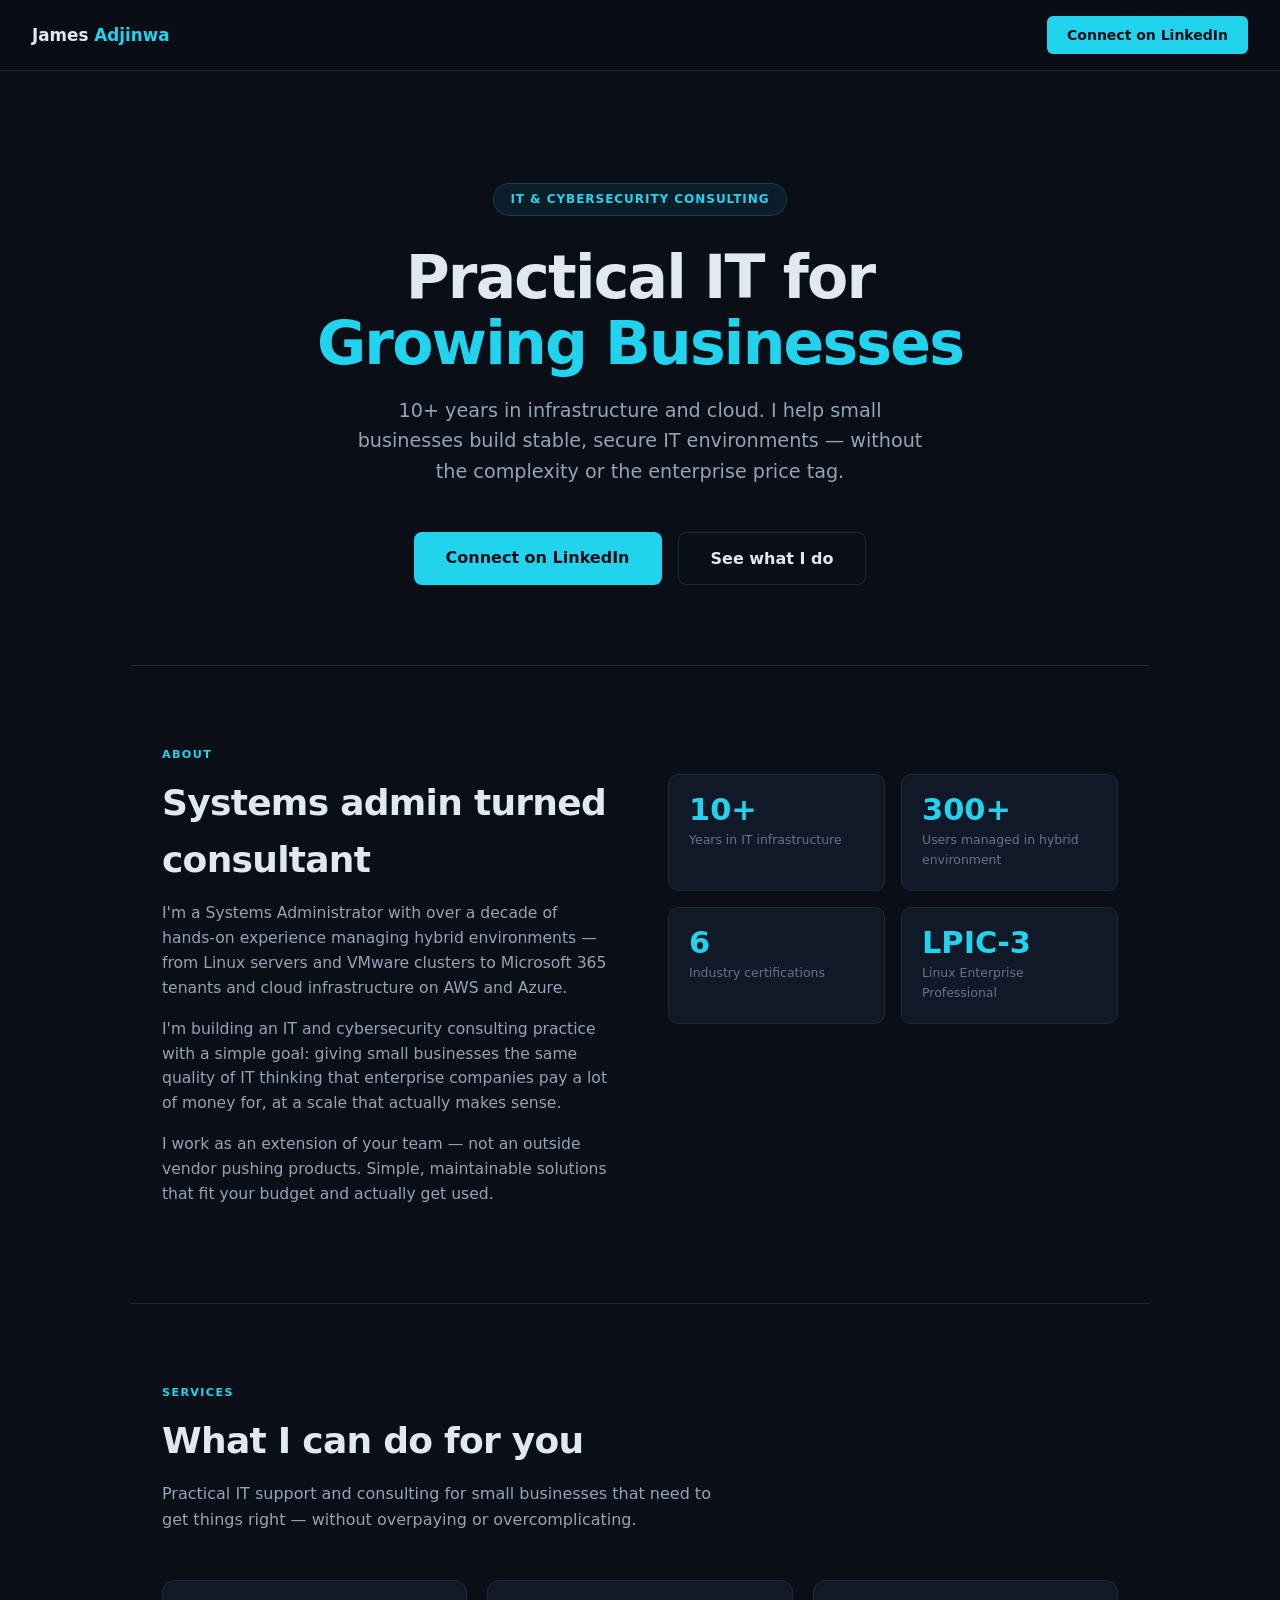
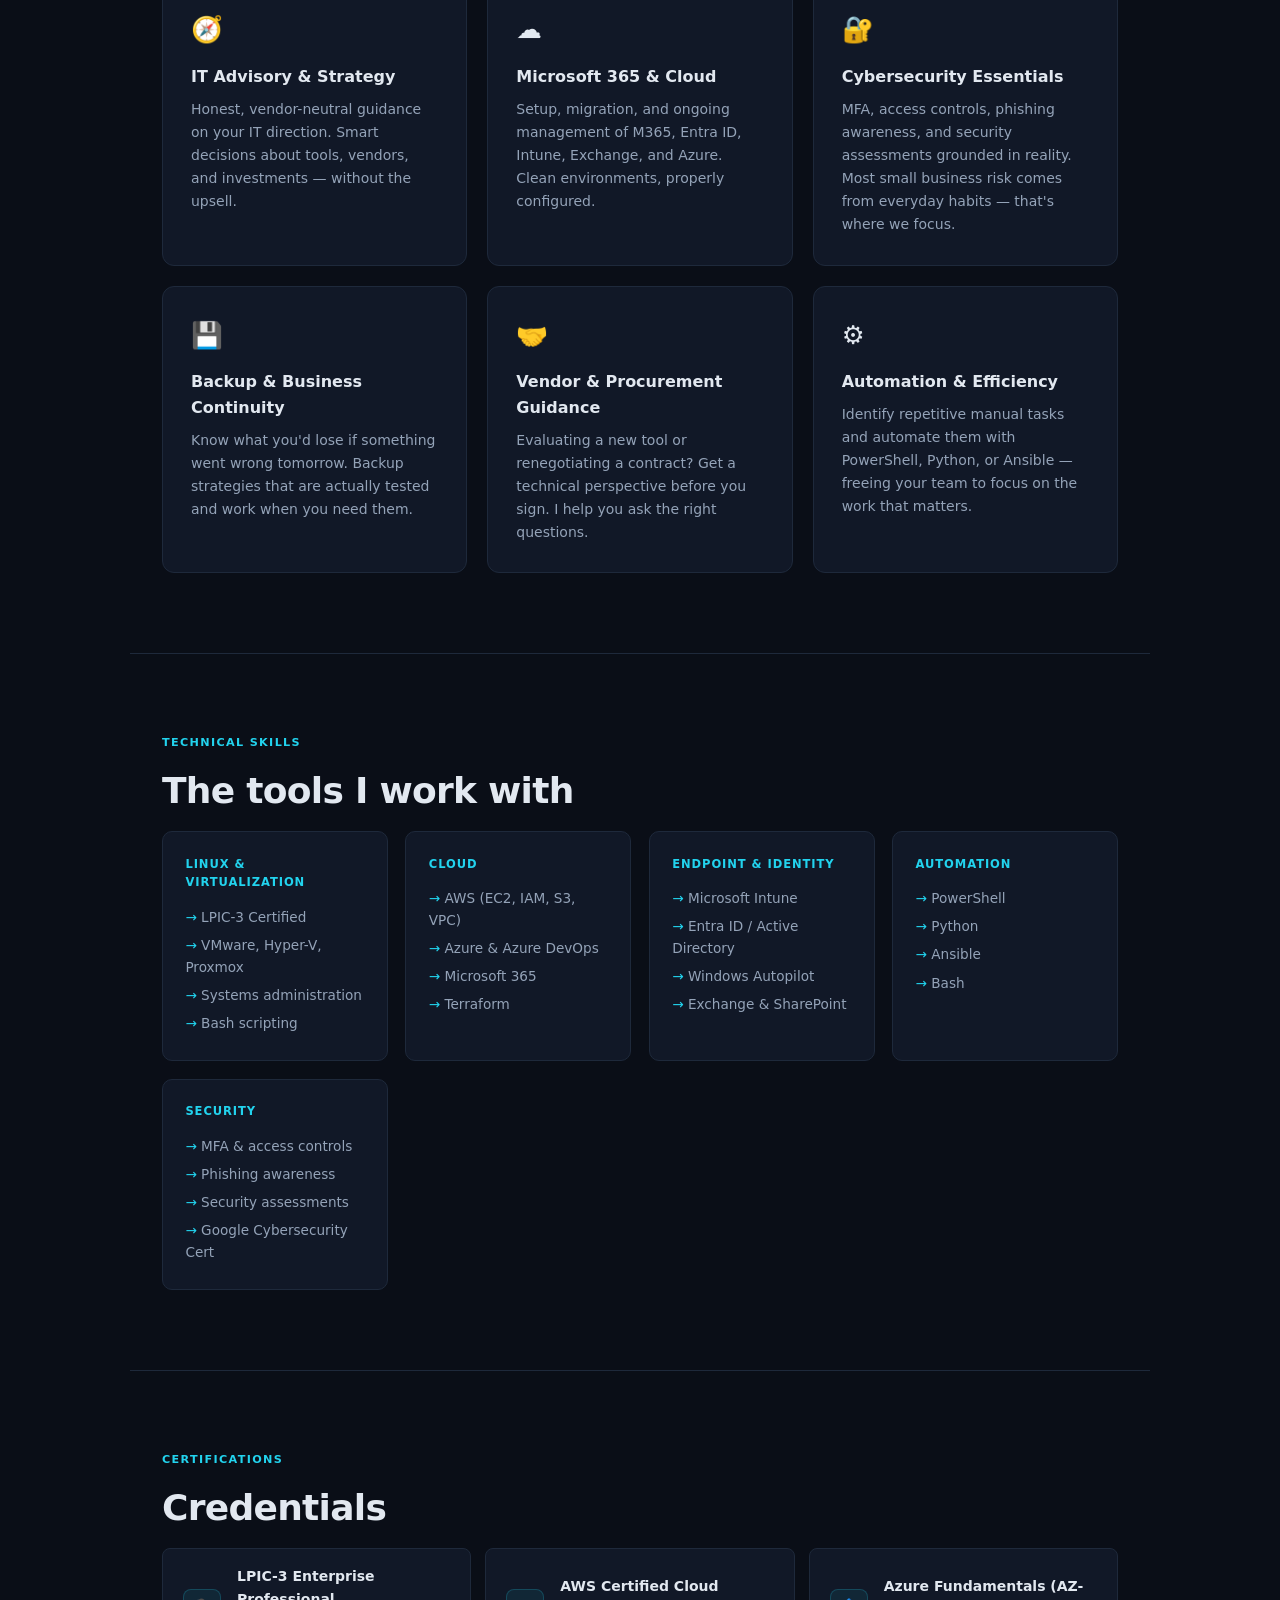
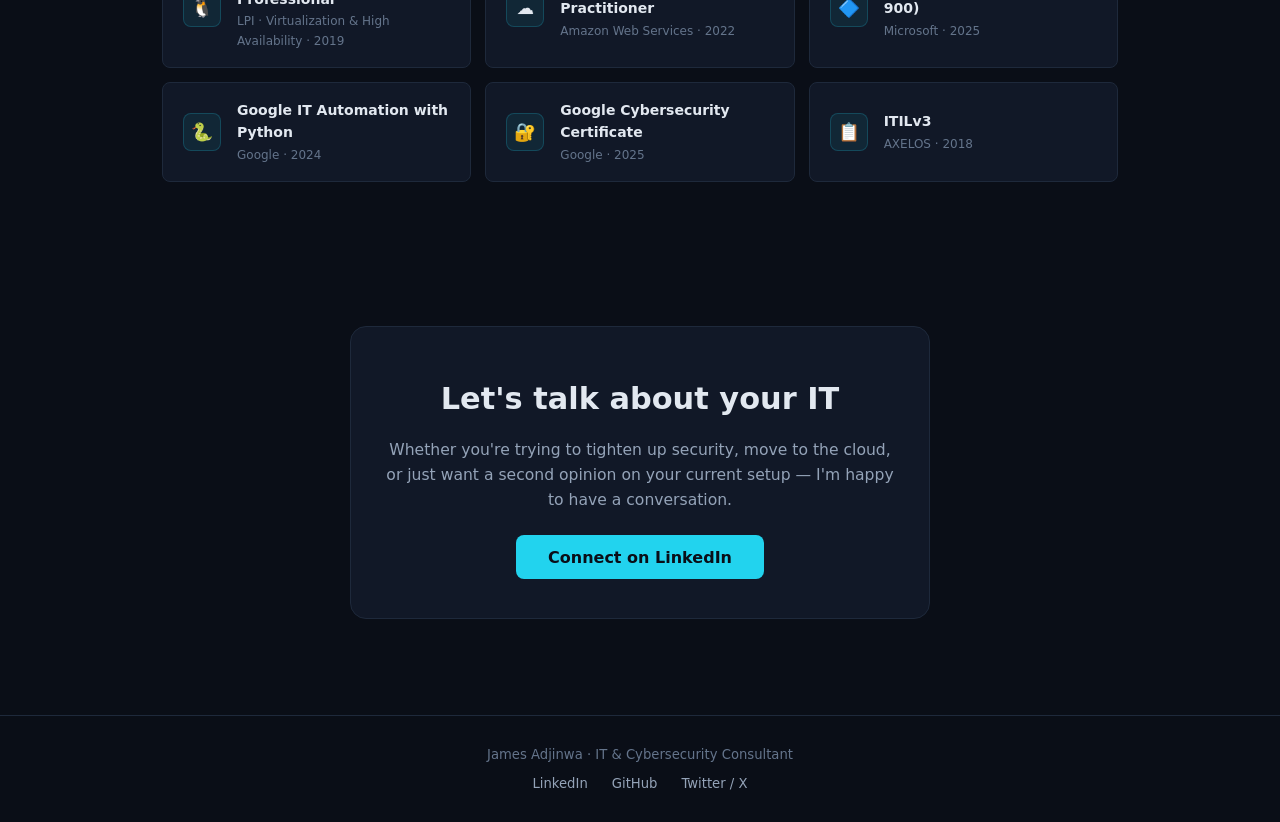
==== _layouts/landing.html @ 089985d9 "Add professional landing page Replaced placeholder homepage with a full landing page showcasing IT a" ====
<!DOCTYPE html>
<html lang="en">
<head>
  <meta charset="UTF-8">
  <meta name="viewport" content="width=device-width, initial-scale=1.0">
  <title>James Adjinwa — IT & Cybersecurity Consultant</title>
  <meta name="description" content="Systems Administrator turned IT consultant. I help small businesses build stable, secure IT environments without the complexity or the enterprise price tag.">
  <style>
    *, *::before, *::after { box-sizing: border-box; margin: 0; padding: 0; }

    :root {
      --bg:           #0a0e17;
      --bg-card:      #111827;
      --border:       #1e293b;
      --accent:       #22d3ee;
      --accent-soft:  rgba(34,211,238,0.08);
      --accent-border:rgba(34,211,238,0.2);
      --text:         #e2e8f0;
      --text-muted:   #94a3b8;
      --text-dim:     #64748b;
    }

    body {
      background: var(--bg);
      color: var(--text);
      font-family: -apple-system, BlinkMacSystemFont, 'Segoe UI', system-ui, sans-serif;
      line-height: 1.6;
    }

    a { color: var(--accent); text-decoration: none; }
    a:hover { text-decoration: underline; }

    /* ── Nav ── */
    nav {
      position: sticky; top: 0; z-index: 100;
      background: rgba(10,14,23,0.88);
      backdrop-filter: blur(14px);
      border-bottom: 1px solid var(--border);
      padding: 1rem 2rem;
      display: flex; justify-content: space-between; align-items: center;
    }
    .nav-brand { font-size: 1.05rem; font-weight: 700; color: var(--text); }
    .nav-brand span { color: var(--accent); }
    .nav-cta {
      background: var(--accent); color: #0a0e17;
      padding: 0.5rem 1.25rem; border-radius: 6px;
      font-weight: 700; font-size: 0.875rem;
      transition: opacity 0.2s;
    }
    .nav-cta:hover { opacity: 0.85; text-decoration: none; }

    /* ── Hero ── */
    .hero {
      padding: 7rem 2rem 5rem;
      max-width: 820px; margin: 0 auto;
      text-align: center;
    }
    .hero-tag {
      display: inline-block;
      background: var(--accent-soft); color: var(--accent);
      padding: 0.35rem 1rem; border-radius: 999px;
      font-size: 0.75rem; font-weight: 700; letter-spacing: 0.08em;
      text-transform: uppercase; margin-bottom: 1.75rem;
      border: 1px solid var(--accent-border);
    }
    .hero h1 {
      font-size: clamp(2.4rem, 6vw, 3.75rem);
      font-weight: 800; letter-spacing: -0.03em;
      line-height: 1.1; margin-bottom: 1.25rem;
    }
    .hero h1 span { color: var(--accent); }
    .hero-sub {
      font-size: 1.2rem; color: var(--text-muted);
      max-width: 580px; margin: 0 auto 2.75rem;
    }
    .hero-actions {
      display: flex; gap: 1rem; justify-content: center; flex-wrap: wrap;
    }
    .btn-primary {
      background: var(--accent); color: #0a0e17;
      padding: 0.8rem 2rem; border-radius: 8px;
      font-weight: 700; font-size: 1rem;
      transition: opacity 0.2s;
    }
    .btn-primary:hover { opacity: 0.85; text-decoration: none; }
    .btn-secondary {
      background: transparent; color: var(--text);
      padding: 0.8rem 2rem; border-radius: 8px;
      font-weight: 600; font-size: 1rem;
      border: 1px solid var(--border);
      transition: border-color 0.2s;
    }
    .btn-secondary:hover { border-color: var(--accent); text-decoration: none; }

    /* ── Shared section styles ── */
    .section-wrap {
      padding: 5rem 2rem;
      max-width: 1020px; margin: 0 auto;
    }
    .section-label {
      font-size: 0.7rem; font-weight: 700; letter-spacing: 0.12em;
      text-transform: uppercase; color: var(--accent);
      margin-bottom: 0.6rem;
    }
    .section-title {
      font-size: clamp(1.65rem, 3.5vw, 2.25rem);
      font-weight: 800; letter-spacing: -0.02em;
      margin-bottom: 0.75rem;
    }
    .section-desc {
      color: var(--text-muted); font-size: 1rem;
      max-width: 580px; margin-bottom: 3rem;
    }
    .divider {
      border: none; border-top: 1px solid var(--border);
      max-width: 1020px; margin: 0 auto;
    }

    /* ── About ── */
    .about-grid {
      display: grid; grid-template-columns: 1fr 1fr;
      gap: 3.5rem; align-items: start;
    }
    @media (max-width: 640px) { .about-grid { grid-template-columns: 1fr; gap: 2rem; } }
    .about-text p {
      color: var(--text-muted); margin-bottom: 1rem; font-size: 0.975rem;
    }
    .stats-grid {
      display: grid; grid-template-columns: 1fr 1fr; gap: 1rem;
    }
    .stat-card {
      background: var(--bg-card); border: 1px solid var(--border);
      border-radius: 10px; padding: 1.25rem;
    }
    .stat-number {
      font-size: 1.9rem; font-weight: 800; color: var(--accent); line-height: 1;
    }
    .stat-label {
      font-size: 0.78rem; color: var(--text-dim); margin-top: 0.3rem;
    }

    /* ── Services ── */
    .services-grid {
      display: grid;
      grid-template-columns: repeat(auto-fit, minmax(275px, 1fr));
      gap: 1.25rem;
    }
    .service-card {
      background: var(--bg-card); border: 1px solid var(--border);
      border-radius: 12px; padding: 1.75rem;
      transition: border-color 0.2s, transform 0.2s;
    }
    .service-card:hover { border-color: var(--accent); transform: translateY(-3px); }
    .service-icon { font-size: 1.6rem; margin-bottom: 0.875rem; }
    .service-card h3 { font-size: 1rem; font-weight: 700; margin-bottom: 0.5rem; }
    .service-card p { color: var(--text-muted); font-size: 0.875rem; line-height: 1.65; }

    /* ── Skills ── */
    .skills-grid {
      display: grid;
      grid-template-columns: repeat(auto-fit, minmax(200px, 1fr));
      gap: 1.1rem;
    }
    .skill-group {
      background: var(--bg-card); border: 1px solid var(--border);
      border-radius: 10px; padding: 1.4rem;
    }
    .skill-group h3 {
      font-size: 0.72rem; font-weight: 700; color: var(--accent);
      text-transform: uppercase; letter-spacing: 0.08em; margin-bottom: 0.75rem;
    }
    .skill-group ul { list-style: none; }
    .skill-group li {
      color: var(--text-muted); font-size: 0.85rem; padding: 0.2rem 0;
    }
    .skill-group li::before { content: '→ '; color: var(--accent); }

    /* ── Certifications ── */
    .certs-grid {
      display: grid;
      grid-template-columns: repeat(auto-fit, minmax(280px, 1fr));
      gap: 0.875rem;
    }
    .cert-item {
      background: var(--bg-card); border: 1px solid var(--border);
      border-radius: 8px; padding: 1rem 1.25rem;
      display: flex; align-items: center; gap: 1rem;
      transition: border-color 0.2s;
    }
    .cert-item:hover { border-color: var(--accent); }
    .cert-badge {
      width: 38px; height: 38px; border-radius: 8px;
      background: var(--accent-soft); border: 1px solid var(--accent-border);
      display: flex; align-items: center; justify-content: center;
      font-size: 1.1rem; flex-shrink: 0;
    }
    .cert-name { font-size: 0.875rem; font-weight: 600; }
    .cert-issuer { font-size: 0.75rem; color: var(--text-dim); margin-top: 0.15rem; }

    /* ── CTA ── */
    .cta-wrap {
      padding: 4rem 2rem 6rem;
      display: flex; justify-content: center;
    }
    .cta-inner {
      max-width: 580px; width: 100%; text-align: center;
      background: var(--bg-card); border: 1px solid var(--border);
      border-radius: 16px; padding: 3rem 2rem;
    }
    .cta-inner h2 {
      font-size: 1.9rem; font-weight: 800; margin-bottom: 0.875rem;
    }
    .cta-inner p {
      color: var(--text-muted); margin-bottom: 2rem; font-size: 0.975rem;
    }

    /* ── Footer ── */
    footer {
      border-top: 1px solid var(--border);
      padding: 1.75rem 2rem;
      text-align: center;
      color: var(--text-dim); font-size: 0.825rem;
    }
    footer a { color: var(--text-muted); }
    footer a:hover { color: var(--accent); text-decoration: none; }
    .footer-links { display: flex; gap: 1.5rem; justify-content: center; margin-top: 0.5rem; }
  </style>
</head>
<body>

  <!-- Nav -->
  <nav>
    <div class="nav-brand">James <span>Adjinwa</span></div>
    <a href="https://www.linkedin.com/in/jamesadjinwa" target="_blank" class="nav-cta">Connect on LinkedIn</a>
  </nav>

  <!-- Hero -->
  <div class="hero">
    <div class="hero-tag">IT &amp; Cybersecurity Consulting</div>
    <h1>Practical IT for<br><span>Growing Businesses</span></h1>
    <p class="hero-sub">
      10+ years in infrastructure and cloud. I help small businesses build stable, secure IT environments — without the complexity or the enterprise price tag.
    </p>
    <div class="hero-actions">
      <a href="https://www.linkedin.com/in/jamesadjinwa" target="_blank" class="btn-primary">Connect on LinkedIn</a>
      <a href="#services" class="btn-secondary">See what I do</a>
    </div>
  </div>

  <hr class="divider">

  <!-- About -->
  <div class="section-wrap">
    <div class="section-label">About</div>
    <div class="about-grid">
      <div class="about-text">
        <h2 class="section-title">Systems admin turned consultant</h2>
        <p>
          I'm a Systems Administrator with over a decade of hands-on experience managing hybrid environments — from Linux servers and VMware clusters to Microsoft 365 tenants and cloud infrastructure on AWS and Azure.
        </p>
        <p>
          I'm building an IT and cybersecurity consulting practice with a simple goal: giving small businesses the same quality of IT thinking that enterprise companies pay a lot of money for, at a scale that actually makes sense.
        </p>
        <p>
          I work as an extension of your team — not an outside vendor pushing products. Simple, maintainable solutions that fit your budget and actually get used.
        </p>
      </div>
      <div class="stats-grid">
        <div class="stat-card">
          <div class="stat-number">10+</div>
          <div class="stat-label">Years in IT infrastructure</div>
        </div>
        <div class="stat-card">
          <div class="stat-number">300+</div>
          <div class="stat-label">Users managed in hybrid environment</div>
        </div>
        <div class="stat-card">
          <div class="stat-number">6</div>
          <div class="stat-label">Industry certifications</div>
        </div>
        <div class="stat-card">
          <div class="stat-number">LPIC‑3</div>
          <div class="stat-label">Linux Enterprise Professional</div>
        </div>
      </div>
    </div>
  </div>

  <hr class="divider">

  <!-- Services -->
  <div class="section-wrap" id="services">
    <div class="section-label">Services</div>
    <h2 class="section-title">What I can do for you</h2>
    <p class="section-desc">Practical IT support and consulting for small businesses that need to get things right — without overpaying or overcomplicating.</p>
    <div class="services-grid">
      <div class="service-card">
        <div class="service-icon">🧭</div>
        <h3>IT Advisory &amp; Strategy</h3>
        <p>Honest, vendor-neutral guidance on your IT direction. Smart decisions about tools, vendors, and investments — without the upsell.</p>
      </div>
      <div class="service-card">
        <div class="service-icon">☁️</div>
        <h3>Microsoft 365 &amp; Cloud</h3>
        <p>Setup, migration, and ongoing management of M365, Entra ID, Intune, Exchange, and Azure. Clean environments, properly configured.</p>
      </div>
      <div class="service-card">
        <div class="service-icon">🔐</div>
        <h3>Cybersecurity Essentials</h3>
        <p>MFA, access controls, phishing awareness, and security assessments grounded in reality. Most small business risk comes from everyday habits — that's where we focus.</p>
      </div>
      <div class="service-card">
        <div class="service-icon">💾</div>
        <h3>Backup &amp; Business Continuity</h3>
        <p>Know what you'd lose if something went wrong tomorrow. Backup strategies that are actually tested and work when you need them.</p>
      </div>
      <div class="service-card">
        <div class="service-icon">🤝</div>
        <h3>Vendor &amp; Procurement Guidance</h3>
        <p>Evaluating a new tool or renegotiating a contract? Get a technical perspective before you sign. I help you ask the right questions.</p>
      </div>
      <div class="service-card">
        <div class="service-icon">⚙️</div>
        <h3>Automation &amp; Efficiency</h3>
        <p>Identify repetitive manual tasks and automate them with PowerShell, Python, or Ansible — freeing your team to focus on the work that matters.</p>
      </div>
    </div>
  </div>

  <hr class="divider">

  <!-- Skills -->
  <div class="section-wrap">
    <div class="section-label">Technical Skills</div>
    <h2 class="section-title">The tools I work with</h2>
    <div class="skills-grid">
      <div class="skill-group">
        <h3>Linux &amp; Virtualization</h3>
        <ul>
          <li>LPIC-3 Certified</li>
          <li>VMware, Hyper-V, Proxmox</li>
          <li>Systems administration</li>
          <li>Bash scripting</li>
        </ul>
      </div>
      <div class="skill-group">
        <h3>Cloud</h3>
        <ul>
          <li>AWS (EC2, IAM, S3, VPC)</li>
          <li>Azure &amp; Azure DevOps</li>
          <li>Microsoft 365</li>
          <li>Terraform</li>
        </ul>
      </div>
      <div class="skill-group">
        <h3>Endpoint &amp; Identity</h3>
        <ul>
          <li>Microsoft Intune</li>
          <li>Entra ID / Active Directory</li>
          <li>Windows Autopilot</li>
          <li>Exchange &amp; SharePoint</li>
        </ul>
      </div>
      <div class="skill-group">
        <h3>Automation</h3>
        <ul>
          <li>PowerShell</li>
          <li>Python</li>
          <li>Ansible</li>
          <li>Bash</li>
        </ul>
      </div>
      <div class="skill-group">
        <h3>Security</h3>
        <ul>
          <li>MFA &amp; access controls</li>
          <li>Phishing awareness</li>
          <li>Security assessments</li>
          <li>Google Cybersecurity Cert</li>
        </ul>
      </div>
    </div>
  </div>

  <hr class="divider">

  <!-- Certifications -->
  <div class="section-wrap">
    <div class="section-label">Certifications</div>
    <h2 class="section-title">Credentials</h2>
    <div class="certs-grid">
      <div class="cert-item">
        <div class="cert-badge">🐧</div>
        <div>
          <div class="cert-name">LPIC-3 Enterprise Professional</div>
          <div class="cert-issuer">LPI · Virtualization &amp; High Availability · 2019</div>
        </div>
      </div>
      <div class="cert-item">
        <div class="cert-badge">☁️</div>
        <div>
          <div class="cert-name">AWS Certified Cloud Practitioner</div>
          <div class="cert-issuer">Amazon Web Services · 2022</div>
        </div>
      </div>
      <div class="cert-item">
        <div class="cert-badge">🔷</div>
        <div>
          <div class="cert-name">Azure Fundamentals (AZ-900)</div>
          <div class="cert-issuer">Microsoft · 2025</div>
        </div>
      </div>
      <div class="cert-item">
        <div class="cert-badge">🐍</div>
        <div>
          <div class="cert-name">Google IT Automation with Python</div>
          <div class="cert-issuer">Google · 2024</div>
        </div>
      </div>
      <div class="cert-item">
        <div class="cert-badge">🔐</div>
        <div>
          <div class="cert-name">Google Cybersecurity Certificate</div>
          <div class="cert-issuer">Google · 2025</div>
        </div>
      </div>
      <div class="cert-item">
        <div class="cert-badge">📋</div>
        <div>
          <div class="cert-name">ITILv3</div>
          <div class="cert-issuer">AXELOS · 2018</div>
        </div>
      </div>
    </div>
  </div>

  <!-- CTA -->
  <div class="cta-wrap">
    <div class="cta-inner">
      <h2>Let's talk about your IT</h2>
      <p>Whether you're trying to tighten up security, move to the cloud, or just want a second opinion on your current setup — I'm happy to have a conversation.</p>
      <a href="https://www.linkedin.com/in/jamesadjinwa" target="_blank" class="btn-primary">Connect on LinkedIn</a>
    </div>
  </div>

  <!-- Footer -->
  <footer>
    <div>James Adjinwa · IT &amp; Cybersecurity Consultant</div>
    <div class="footer-links">
      <a href="https://www.linkedin.com/in/jamesadjinwa" target="_blank">LinkedIn</a>
      <a href="https://github.com/jamesadjinwa" target="_blank">GitHub</a>
      <a href="https://twitter.com/adjinwa" target="_blank">Twitter / X</a>
    </div>
  </footer>

</body>
</html>
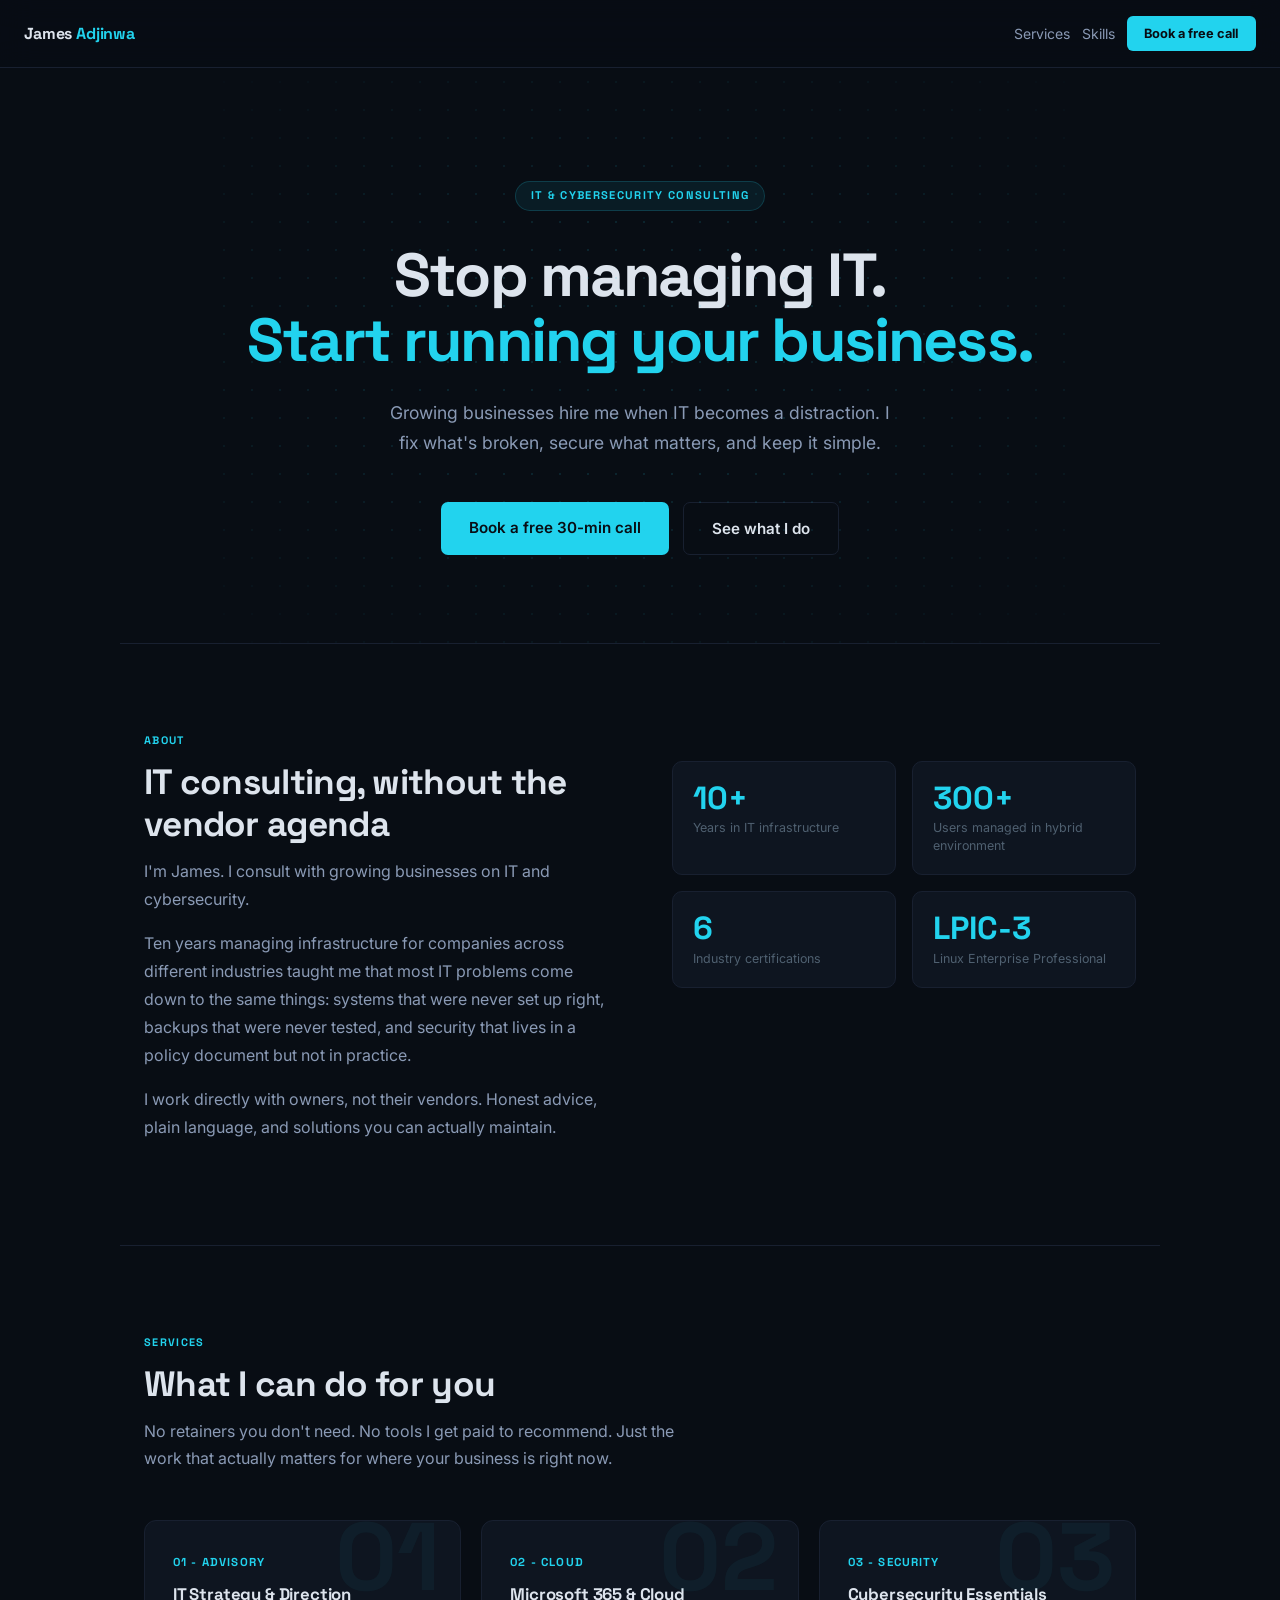
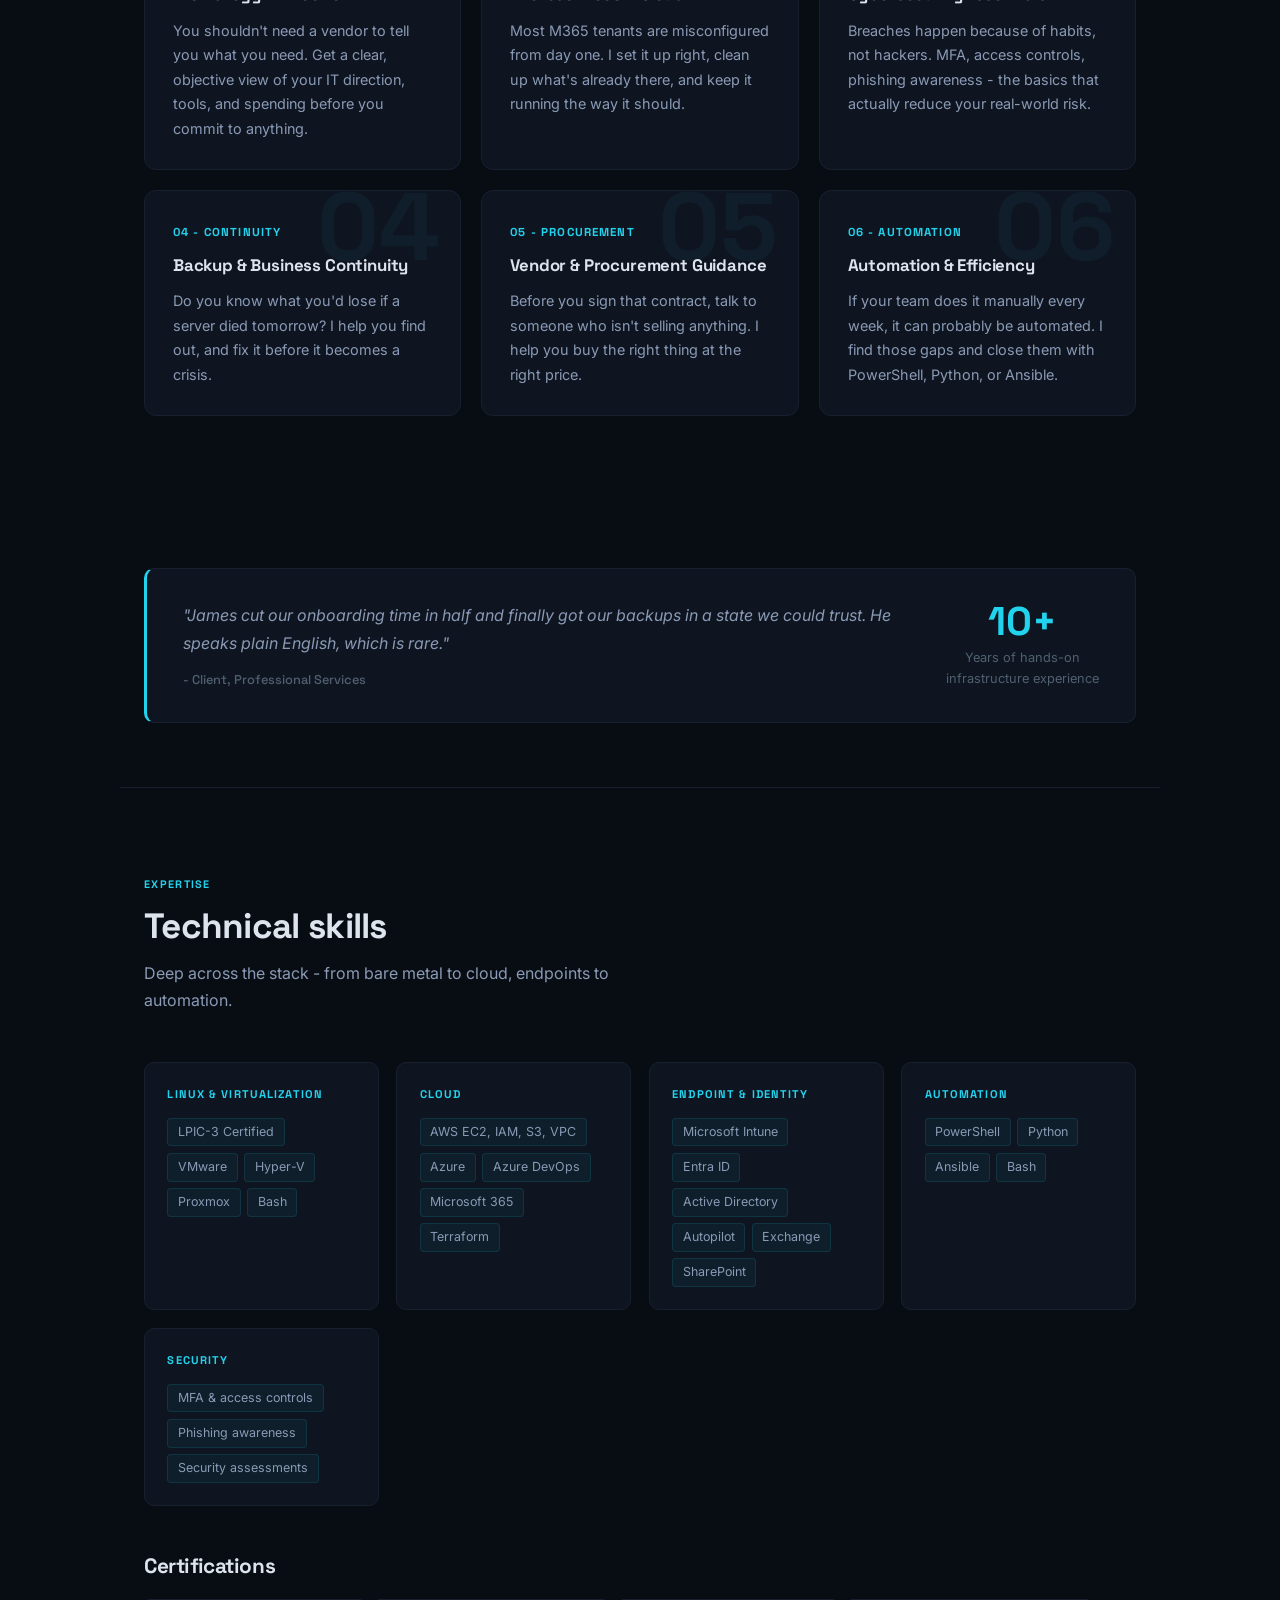
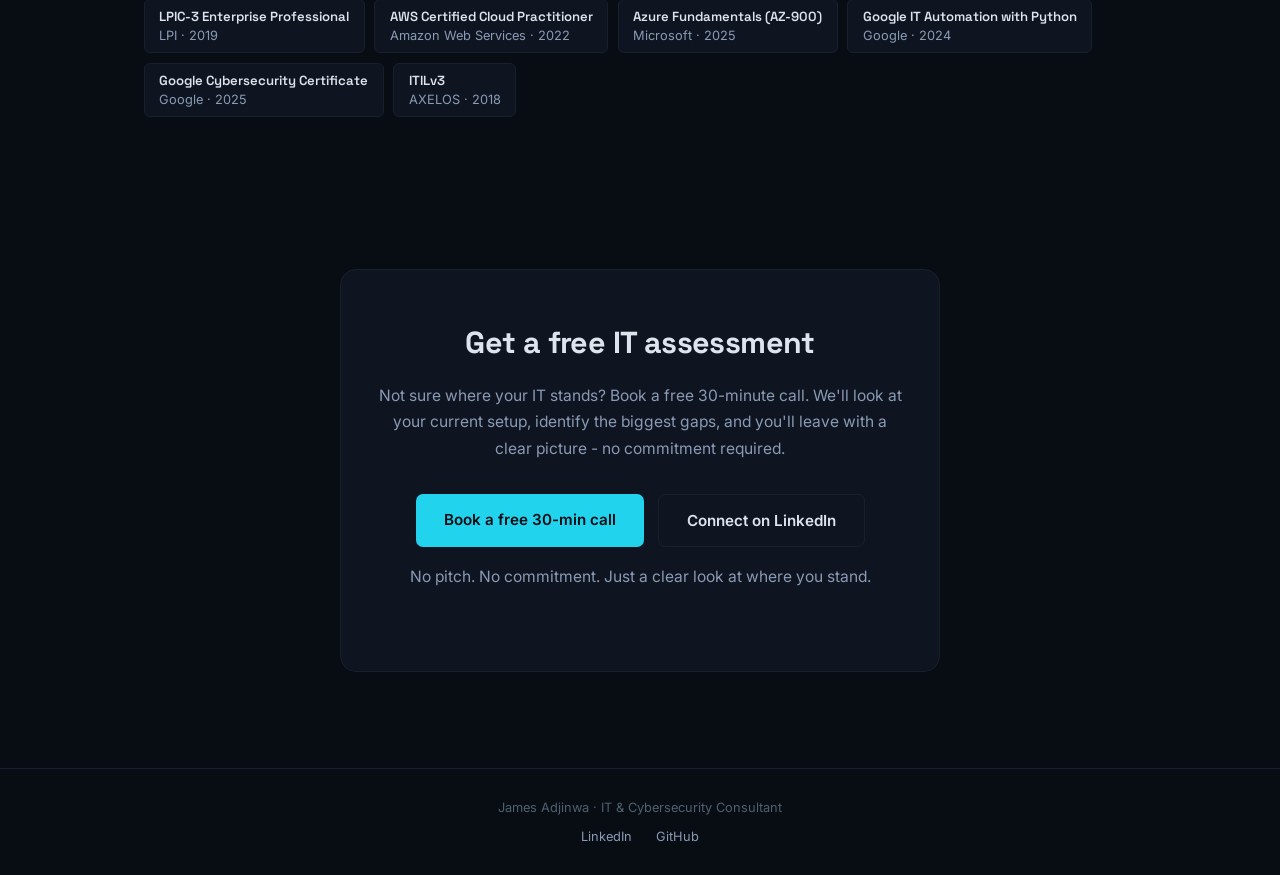
==== commit 4cbee78e: "Redesign landing page and remove Twitter references Full visual and copy overhaul: new font pairing " ====
--- a/_layouts/landing.html
+++ b/_layouts/landing.html
@@ -3,227 +3,405 @@
 <head>
   <meta charset="UTF-8">
   <meta name="viewport" content="width=device-width, initial-scale=1.0">
-  <title>James Adjinwa — IT & Cybersecurity Consultant</title>
-  <meta name="description" content="Systems Administrator turned IT consultant. I help small businesses build stable, secure IT environments without the complexity or the enterprise price tag.">
+  <title>James Adjinwa - IT &amp; Cybersecurity Consultant</title>
+  <meta name="description" content="IT and cybersecurity consulting for growing businesses. Systems that work, security that holds, and honest advice from someone with 10 years of hands-on experience.">
+  <link rel="preconnect" href="https://fonts.googleapis.com">
+  <link rel="preconnect" href="https://fonts.gstatic.com" crossorigin>
+  <link href="https://fonts.googleapis.com/css2?family=Space+Grotesk:wght@500;700&family=Inter:ital,wght@0,400;0,500;1,400&display=swap" rel="stylesheet">
   <style>
     *, *::before, *::after { box-sizing: border-box; margin: 0; padding: 0; }
 
     :root {
-      --bg:           #0a0e17;
-      --bg-card:      #111827;
-      --border:       #1e293b;
-      --accent:       #22d3ee;
-      --accent-soft:  rgba(34,211,238,0.08);
-      --accent-border:rgba(34,211,238,0.2);
-      --text:         #e2e8f0;
-      --text-muted:   #94a3b8;
-      --text-dim:     #64748b;
-    }
+      --bg:          #080d14;
+      --bg-card:     #0e1520;
+      --bg-card-alt: #111c2b;
+      --border:      #182030;
+      --accent:      #22d3ee;
+      --accent-dim:  rgba(34, 211, 238, 0.08);
+      --accent-line: rgba(34, 211, 238, 0.18);
+      --text:        #dde4ed;
+      --text-muted:  #8a9ab5;
+      --text-dim:    #4f6070;
+      --display:     'Space Grotesk', system-ui, sans-serif;
+      --body:        'Inter', system-ui, sans-serif;
+    }
+
+    html { scroll-behavior: smooth; }
 
     body {
       background: var(--bg);
       color: var(--text);
-      font-family: -apple-system, BlinkMacSystemFont, 'Segoe UI', system-ui, sans-serif;
-      line-height: 1.6;
+      font-family: var(--body);
+      font-size: 1rem;
+      line-height: 1.65;
+      -webkit-font-smoothing: antialiased;
     }
 
     a { color: var(--accent); text-decoration: none; }
     a:hover { text-decoration: underline; }
 
-    /* ── Nav ── */
+    @media (prefers-reduced-motion: reduce) {
+      *, *::before, *::after {
+        animation-duration: 0.01ms !important;
+        transition-duration: 0.01ms !important;
+      }
+      html { scroll-behavior: auto; }
+    }
+
+    /* ---- Nav ---- */
     nav {
       position: sticky; top: 0; z-index: 100;
-      background: rgba(10,14,23,0.88);
-      backdrop-filter: blur(14px);
+      background: rgba(8, 13, 20, 0.9);
+      backdrop-filter: blur(16px);
       border-bottom: 1px solid var(--border);
-      padding: 1rem 2rem;
+      padding: 1rem 1.5rem;
       display: flex; justify-content: space-between; align-items: center;
-    }
-    .nav-brand { font-size: 1.05rem; font-weight: 700; color: var(--text); }
+      gap: 1rem;
+    }
+    .nav-brand {
+      font-family: var(--display);
+      font-weight: 700;
+      font-size: 1rem;
+      color: var(--text);
+      letter-spacing: -0.01em;
+      white-space: nowrap;
+    }
     .nav-brand span { color: var(--accent); }
+    .nav-links { display: flex; gap: 0.75rem; align-items: center; flex-wrap: wrap; }
+    .nav-link {
+      font-size: 0.875rem;
+      color: var(--text-muted);
+      transition: color 0.2s;
+    }
+    .nav-link:hover { color: var(--text); text-decoration: none; }
     .nav-cta {
-      background: var(--accent); color: #0a0e17;
-      padding: 0.5rem 1.25rem; border-radius: 6px;
-      font-weight: 700; font-size: 0.875rem;
+      background: var(--accent); color: #080d14;
+      padding: 0.45rem 1.1rem; border-radius: 6px;
+      font-weight: 700; font-size: 0.8rem;
+      white-space: nowrap;
       transition: opacity 0.2s;
     }
     .nav-cta:hover { opacity: 0.85; text-decoration: none; }
 
-    /* ── Hero ── */
+    /* ---- Hero ---- */
     .hero {
-      padding: 7rem 2rem 5rem;
-      max-width: 820px; margin: 0 auto;
+      position: relative;
+      padding: 7rem 1.5rem 5.5rem;
+      max-width: 860px; margin: 0 auto;
       text-align: center;
+      overflow: hidden;
+    }
+    .hero::before {
+      content: '';
+      position: absolute;
+      inset: 0;
+      background-image: radial-gradient(circle, rgba(34, 211, 238, 0.12) 1px, transparent 1px);
+      background-size: 28px 28px;
+      mask-image: radial-gradient(ellipse 80% 70% at 50% 50%, black 30%, transparent 100%);
+      -webkit-mask-image: radial-gradient(ellipse 80% 70% at 50% 50%, black 30%, transparent 100%);
+      pointer-events: none;
     }
     .hero-tag {
       display: inline-block;
-      background: var(--accent-soft); color: var(--accent);
-      padding: 0.35rem 1rem; border-radius: 999px;
-      font-size: 0.75rem; font-weight: 700; letter-spacing: 0.08em;
-      text-transform: uppercase; margin-bottom: 1.75rem;
-      border: 1px solid var(--accent-border);
+      font-family: var(--display);
+      font-size: 0.7rem; font-weight: 700;
+      letter-spacing: 0.12em; text-transform: uppercase;
+      color: var(--accent);
+      background: var(--accent-dim);
+      border: 1px solid var(--accent-line);
+      padding: 0.3rem 0.9rem; border-radius: 999px;
+      margin-bottom: 2rem;
     }
     .hero h1 {
-      font-size: clamp(2.4rem, 6vw, 3.75rem);
-      font-weight: 800; letter-spacing: -0.03em;
-      line-height: 1.1; margin-bottom: 1.25rem;
-    }
-    .hero h1 span { color: var(--accent); }
+      font-family: var(--display);
+      font-size: clamp(2.4rem, 6vw, 3.8rem);
+      font-weight: 700;
+      letter-spacing: -0.03em;
+      line-height: 1.08;
+      margin-bottom: 1.5rem;
+      color: var(--text);
+    }
+    .hero h1 em {
+      font-style: normal;
+      color: var(--accent);
+    }
     .hero-sub {
-      font-size: 1.2rem; color: var(--text-muted);
-      max-width: 580px; margin: 0 auto 2.75rem;
+      font-size: 1.1rem;
+      color: var(--text-muted);
+      max-width: 520px;
+      margin: 0 auto 2.75rem;
+      line-height: 1.7;
     }
     .hero-actions {
-      display: flex; gap: 1rem; justify-content: center; flex-wrap: wrap;
-    }
+      display: flex; gap: 0.875rem;
+      justify-content: center; flex-wrap: wrap;
+    }
+    .btn {
+      display: inline-block;
+      padding: 0.8rem 1.75rem;
+      border-radius: 7px;
+      font-weight: 600; font-size: 0.95rem;
+      transition: opacity 0.2s, border-color 0.2s;
+      text-align: center;
+    }
+    .btn:hover { text-decoration: none; }
     .btn-primary {
-      background: var(--accent); color: #0a0e17;
-      padding: 0.8rem 2rem; border-radius: 8px;
-      font-weight: 700; font-size: 1rem;
-      transition: opacity 0.2s;
-    }
-    .btn-primary:hover { opacity: 0.85; text-decoration: none; }
+      background: var(--accent); color: #080d14;
+    }
+    .btn-primary:hover { opacity: 0.85; }
     .btn-secondary {
       background: transparent; color: var(--text);
-      padding: 0.8rem 2rem; border-radius: 8px;
-      font-weight: 600; font-size: 1rem;
       border: 1px solid var(--border);
-      transition: border-color 0.2s;
-    }
-    .btn-secondary:hover { border-color: var(--accent); text-decoration: none; }
-
-    /* ── Shared section styles ── */
-    .section-wrap {
-      padding: 5rem 2rem;
-      max-width: 1020px; margin: 0 auto;
-    }
-    .section-label {
-      font-size: 0.7rem; font-weight: 700; letter-spacing: 0.12em;
-      text-transform: uppercase; color: var(--accent);
-      margin-bottom: 0.6rem;
+    }
+    .btn-secondary:hover { border-color: var(--accent-line); }
+
+    /* ---- Layout helpers ---- */
+    .section {
+      padding: 5.5rem 1.5rem;
+      max-width: 1040px; margin: 0 auto;
+    }
+    .section-sm { padding: 4rem 1.5rem; }
+    .divider {
+      border: none;
+      border-top: 1px solid var(--border);
+      max-width: 1040px; margin: 0 auto;
+    }
+    .label {
+      font-family: var(--display);
+      font-size: 0.68rem; font-weight: 700;
+      letter-spacing: 0.12em; text-transform: uppercase;
+      color: var(--accent); margin-bottom: 0.7rem;
     }
     .section-title {
-      font-size: clamp(1.65rem, 3.5vw, 2.25rem);
-      font-weight: 800; letter-spacing: -0.02em;
-      margin-bottom: 0.75rem;
+      font-family: var(--display);
+      font-size: clamp(1.6rem, 3.5vw, 2.2rem);
+      font-weight: 700; letter-spacing: -0.02em;
+      line-height: 1.2; margin-bottom: 0.75rem;
     }
     .section-desc {
-      color: var(--text-muted); font-size: 1rem;
-      max-width: 580px; margin-bottom: 3rem;
-    }
-    .divider {
-      border: none; border-top: 1px solid var(--border);
-      max-width: 1020px; margin: 0 auto;
-    }
-
-    /* ── About ── */
+      color: var(--text-muted);
+      font-size: 1rem; max-width: 540px;
+      margin-bottom: 3rem; line-height: 1.7;
+    }
+
+    /* ---- About ---- */
     .about-grid {
-      display: grid; grid-template-columns: 1fr 1fr;
-      gap: 3.5rem; align-items: start;
-    }
-    @media (max-width: 640px) { .about-grid { grid-template-columns: 1fr; gap: 2rem; } }
+      display: grid;
+      grid-template-columns: 1fr 1fr;
+      gap: 4rem; align-items: start;
+    }
+    @media (max-width: 680px) {
+      .about-grid { grid-template-columns: 1fr; gap: 2.5rem; }
+    }
     .about-text p {
-      color: var(--text-muted); margin-bottom: 1rem; font-size: 0.975rem;
+      color: var(--text-muted);
+      font-size: 1rem; margin-bottom: 1rem;
+      line-height: 1.75;
     }
     .stats-grid {
       display: grid; grid-template-columns: 1fr 1fr; gap: 1rem;
     }
     .stat-card {
-      background: var(--bg-card); border: 1px solid var(--border);
+      background: var(--bg-card);
+      border: 1px solid var(--border);
       border-radius: 10px; padding: 1.25rem;
     }
     .stat-number {
-      font-size: 1.9rem; font-weight: 800; color: var(--accent); line-height: 1;
+      font-family: var(--display);
+      font-size: 2rem; font-weight: 700;
+      color: var(--accent); line-height: 1;
     }
     .stat-label {
-      font-size: 0.78rem; color: var(--text-dim); margin-top: 0.3rem;
-    }
-
-    /* ── Services ── */
+      font-size: 0.78rem; color: var(--text-dim);
+      margin-top: 0.35rem; line-height: 1.4;
+    }
+
+    /* ---- Services ---- */
     .services-grid {
       display: grid;
-      grid-template-columns: repeat(auto-fit, minmax(275px, 1fr));
+      grid-template-columns: repeat(auto-fit, minmax(290px, 1fr));
       gap: 1.25rem;
     }
     .service-card {
-      background: var(--bg-card); border: 1px solid var(--border);
-      border-radius: 12px; padding: 1.75rem;
-      transition: border-color 0.2s, transform 0.2s;
-    }
-    .service-card:hover { border-color: var(--accent); transform: translateY(-3px); }
-    .service-icon { font-size: 1.6rem; margin-bottom: 0.875rem; }
-    .service-card h3 { font-size: 1rem; font-weight: 700; margin-bottom: 0.5rem; }
-    .service-card p { color: var(--text-muted); font-size: 0.875rem; line-height: 1.65; }
-
-    /* ── Skills ── */
+      position: relative; overflow: hidden;
+      background: var(--bg-card);
+      border: 1px solid var(--border);
+      border-radius: 12px; padding: 2rem 1.75rem 1.75rem;
+      transition: border-color 0.25s, transform 0.25s;
+    }
+    .service-card:hover {
+      border-color: var(--accent-line);
+      transform: translateY(-2px);
+    }
+    .service-bg-num {
+      position: absolute;
+      top: -0.75rem; right: 1.25rem;
+      font-family: var(--display);
+      font-size: 6rem; font-weight: 700;
+      color: rgba(34, 211, 238, 0.05);
+      line-height: 1; user-select: none;
+      pointer-events: none;
+    }
+    .service-num {
+      font-family: var(--display);
+      font-size: 0.72rem; font-weight: 700;
+      letter-spacing: 0.1em; color: var(--accent);
+      text-transform: uppercase; margin-bottom: 0.6rem;
+    }
+    .service-card h3 {
+      font-family: var(--display);
+      font-size: 1.05rem; font-weight: 700;
+      margin-bottom: 0.6rem; letter-spacing: -0.01em;
+    }
+    .service-card p {
+      color: var(--text-muted);
+      font-size: 0.9rem; line-height: 1.7;
+    }
+
+    /* ---- Social Proof ---- */
+    .proof-wrap {
+      padding: 4rem 1.5rem;
+      max-width: 1040px; margin: 0 auto;
+    }
+    .proof-inner {
+      background: var(--bg-card);
+      border: 1px solid var(--border);
+      border-left: 3px solid var(--accent);
+      border-radius: 10px;
+      padding: 2rem 2.25rem;
+      display: flex; gap: 2.5rem; align-items: center; flex-wrap: wrap;
+    }
+    .proof-quote {
+      flex: 1; min-width: 240px;
+    }
+    .proof-quote blockquote {
+      font-style: italic;
+      color: var(--text-muted);
+      font-size: 1rem; line-height: 1.75;
+      margin-bottom: 0.75rem;
+    }
+    .proof-attribution {
+      font-size: 0.8rem; color: var(--text-dim);
+      font-family: var(--display); font-weight: 500;
+    }
+    .proof-stat {
+      text-align: center; flex-shrink: 0;
+    }
+    .proof-stat-number {
+      font-family: var(--display);
+      font-size: 2.5rem; font-weight: 700;
+      color: var(--accent); line-height: 1;
+    }
+    .proof-stat-label {
+      font-size: 0.8rem; color: var(--text-dim);
+      margin-top: 0.3rem;
+    }
+
+    /* ---- Skills ---- */
     .skills-grid {
       display: grid;
-      grid-template-columns: repeat(auto-fit, minmax(200px, 1fr));
+      grid-template-columns: repeat(auto-fit, minmax(190px, 1fr));
       gap: 1.1rem;
+      margin-bottom: 3rem;
     }
     .skill-group {
-      background: var(--bg-card); border: 1px solid var(--border);
+      background: var(--bg-card);
+      border: 1px solid var(--border);
       border-radius: 10px; padding: 1.4rem;
     }
-    .skill-group h3 {
-      font-size: 0.72rem; font-weight: 700; color: var(--accent);
-      text-transform: uppercase; letter-spacing: 0.08em; margin-bottom: 0.75rem;
-    }
-    .skill-group ul { list-style: none; }
-    .skill-group li {
-      color: var(--text-muted); font-size: 0.85rem; padding: 0.2rem 0;
-    }
-    .skill-group li::before { content: '→ '; color: var(--accent); }
-
-    /* ── Certifications ── */
-    .certs-grid {
-      display: grid;
-      grid-template-columns: repeat(auto-fit, minmax(280px, 1fr));
-      gap: 0.875rem;
-    }
-    .cert-item {
-      background: var(--bg-card); border: 1px solid var(--border);
-      border-radius: 8px; padding: 1rem 1.25rem;
-      display: flex; align-items: center; gap: 1rem;
-      transition: border-color 0.2s;
-    }
-    .cert-item:hover { border-color: var(--accent); }
-    .cert-badge {
-      width: 38px; height: 38px; border-radius: 8px;
-      background: var(--accent-soft); border: 1px solid var(--accent-border);
-      display: flex; align-items: center; justify-content: center;
-      font-size: 1.1rem; flex-shrink: 0;
-    }
-    .cert-name { font-size: 0.875rem; font-weight: 600; }
-    .cert-issuer { font-size: 0.75rem; color: var(--text-dim); margin-top: 0.15rem; }
-
-    /* ── CTA ── */
+    .skill-group-title {
+      font-family: var(--display);
+      font-size: 0.7rem; font-weight: 700;
+      letter-spacing: 0.1em; text-transform: uppercase;
+      color: var(--accent); margin-bottom: 0.875rem;
+    }
+    .skill-tags {
+      display: flex; flex-wrap: wrap; gap: 0.4rem;
+    }
+    .skill-tag {
+      background: rgba(34, 211, 238, 0.05);
+      border: 1px solid rgba(34, 211, 238, 0.12);
+      color: var(--text-muted);
+      padding: 0.25rem 0.6rem;
+      border-radius: 4px;
+      font-size: 0.78rem; line-height: 1.5;
+    }
+    .certs-block { margin-top: 0; }
+    .certs-block .section-title { font-size: 1.3rem; margin-bottom: 1.25rem; }
+    .certs-list {
+      display: flex; flex-wrap: wrap; gap: 0.6rem;
+    }
+    .cert-tag {
+      background: var(--bg-card);
+      border: 1px solid var(--border);
+      border-radius: 6px;
+      padding: 0.5rem 0.9rem;
+      font-size: 0.8rem; color: var(--text-muted);
+      line-height: 1.4;
+    }
+    .cert-tag strong {
+      display: block;
+      color: var(--text);
+      font-size: 0.825rem;
+      font-family: var(--display);
+      font-weight: 600;
+    }
+
+    /* ---- CTA ---- */
     .cta-wrap {
-      padding: 4rem 2rem 6rem;
+      padding: 4rem 1.5rem 6rem;
       display: flex; justify-content: center;
     }
     .cta-inner {
-      max-width: 580px; width: 100%; text-align: center;
-      background: var(--bg-card); border: 1px solid var(--border);
+      max-width: 600px; width: 100%;
+      text-align: center;
+      background: var(--bg-card);
+      border: 1px solid var(--border);
       border-radius: 16px; padding: 3rem 2rem;
     }
     .cta-inner h2 {
-      font-size: 1.9rem; font-weight: 800; margin-bottom: 0.875rem;
+      font-family: var(--display);
+      font-size: clamp(1.5rem, 3vw, 1.9rem);
+      font-weight: 700; letter-spacing: -0.02em;
+      margin-bottom: 0.875rem;
     }
     .cta-inner p {
-      color: var(--text-muted); margin-bottom: 2rem; font-size: 0.975rem;
-    }
-
-    /* ── Footer ── */
+      color: var(--text-muted);
+      margin-bottom: 2rem; font-size: 0.975rem; line-height: 1.7;
+    }
+    .cta-actions {
+      display: flex; gap: 0.875rem;
+      justify-content: center; flex-wrap: wrap;
+    }
+    .cta-note {
+      font-size: 0.78rem; color: var(--text-dim);
+      margin-top: 1.1rem;
+    }
+
+    /* ---- Footer ---- */
     footer {
       border-top: 1px solid var(--border);
-      padding: 1.75rem 2rem;
+      padding: 1.75rem 1.5rem;
       text-align: center;
-      color: var(--text-dim); font-size: 0.825rem;
+      color: var(--text-dim); font-size: 0.8rem;
+    }
+    .footer-links {
+      display: flex; gap: 1.5rem;
+      justify-content: center; margin-top: 0.5rem;
+      flex-wrap: wrap;
     }
     footer a { color: var(--text-muted); }
     footer a:hover { color: var(--accent); text-decoration: none; }
-    .footer-links { display: flex; gap: 1.5rem; justify-content: center; margin-top: 0.5rem; }
+
+    /* ---- Mobile ---- */
+    @media (max-width: 480px) {
+      .hero { padding: 5rem 1.25rem 4rem; }
+      .section { padding: 4rem 1.25rem; }
+      .proof-inner { padding: 1.5rem; }
+      .cta-inner { padding: 2rem 1.25rem; }
+      nav { padding: 0.875rem 1.25rem; }
+      .nav-link { display: none; }
+    }
   </style>
 </head>
 <body>
@@ -231,38 +409,44 @@
   <!-- Nav -->
   <nav>
     <div class="nav-brand">James <span>Adjinwa</span></div>
-    <a href="https://www.linkedin.com/in/jamesadjinwa" target="_blank" class="nav-cta">Connect on LinkedIn</a>
+    <div class="nav-links">
+      <a href="#services" class="nav-link">Services</a>
+      <a href="#skills" class="nav-link">Skills</a>
+      <!-- Update this link to your Calendly URL when ready -->
+      <a href="https://www.linkedin.com/in/jamesadjinwa" target="_blank" class="nav-cta">Book a free call</a>
+    </div>
   </nav>
 
   <!-- Hero -->
   <div class="hero">
     <div class="hero-tag">IT &amp; Cybersecurity Consulting</div>
-    <h1>Practical IT for<br><span>Growing Businesses</span></h1>
+    <h1>Stop managing IT.<br><em>Start running your business.</em></h1>
     <p class="hero-sub">
-      10+ years in infrastructure and cloud. I help small businesses build stable, secure IT environments — without the complexity or the enterprise price tag.
+      Growing businesses hire me when IT becomes a distraction. I fix what's broken, secure what matters, and keep it simple.
     </p>
     <div class="hero-actions">
-      <a href="https://www.linkedin.com/in/jamesadjinwa" target="_blank" class="btn-primary">Connect on LinkedIn</a>
-      <a href="#services" class="btn-secondary">See what I do</a>
+      <!-- Update this link to your Calendly URL when ready -->
+      <a href="https://www.linkedin.com/in/jamesadjinwa" target="_blank" class="btn btn-primary">Book a free 30-min call</a>
+      <a href="#services" class="btn btn-secondary">See what I do</a>
     </div>
   </div>
 
   <hr class="divider">
 
   <!-- About -->
-  <div class="section-wrap">
-    <div class="section-label">About</div>
+  <div class="section">
+    <div class="label">About</div>
     <div class="about-grid">
       <div class="about-text">
-        <h2 class="section-title">Systems admin turned consultant</h2>
+        <h2 class="section-title">IT consulting, without the vendor agenda</h2>
         <p>
-          I'm a Systems Administrator with over a decade of hands-on experience managing hybrid environments — from Linux servers and VMware clusters to Microsoft 365 tenants and cloud infrastructure on AWS and Azure.
+          I'm James. I consult with growing businesses on IT and cybersecurity.
         </p>
         <p>
-          I'm building an IT and cybersecurity consulting practice with a simple goal: giving small businesses the same quality of IT thinking that enterprise companies pay a lot of money for, at a scale that actually makes sense.
+          Ten years managing infrastructure for companies across different industries taught me that most IT problems come down to the same things: systems that were never set up right, backups that were never tested, and security that lives in a policy document but not in practice.
         </p>
         <p>
-          I work as an extension of your team — not an outside vendor pushing products. Simple, maintainable solutions that fit your budget and actually get used.
+          I work directly with owners, not their vendors. Honest advice, plain language, and solutions you can actually maintain.
         </p>
       </div>
       <div class="stats-grid">
@@ -279,7 +463,7 @@
           <div class="stat-label">Industry certifications</div>
         </div>
         <div class="stat-card">
-          <div class="stat-number">LPIC‑3</div>
+          <div class="stat-number">LPIC-3</div>
           <div class="stat-label">Linux Enterprise Professional</div>
         </div>
       </div>
@@ -289,146 +473,156 @@
   <hr class="divider">
 
   <!-- Services -->
-  <div class="section-wrap" id="services">
-    <div class="section-label">Services</div>
+  <div class="section" id="services">
+    <div class="label">Services</div>
     <h2 class="section-title">What I can do for you</h2>
-    <p class="section-desc">Practical IT support and consulting for small businesses that need to get things right — without overpaying or overcomplicating.</p>
+    <p class="section-desc">No retainers you don't need. No tools I get paid to recommend. Just the work that actually matters for where your business is right now.</p>
     <div class="services-grid">
+
       <div class="service-card">
-        <div class="service-icon">🧭</div>
-        <h3>IT Advisory &amp; Strategy</h3>
-        <p>Honest, vendor-neutral guidance on your IT direction. Smart decisions about tools, vendors, and investments — without the upsell.</p>
-      </div>
+        <div class="service-bg-num">01</div>
+        <div class="service-num">01 - Advisory</div>
+        <h3>IT Strategy &amp; Direction</h3>
+        <p>You shouldn't need a vendor to tell you what you need. Get a clear, objective view of your IT direction, tools, and spending before you commit to anything.</p>
+      </div>
+
       <div class="service-card">
-        <div class="service-icon">☁️</div>
+        <div class="service-bg-num">02</div>
+        <div class="service-num">02 - Cloud</div>
         <h3>Microsoft 365 &amp; Cloud</h3>
-        <p>Setup, migration, and ongoing management of M365, Entra ID, Intune, Exchange, and Azure. Clean environments, properly configured.</p>
-      </div>
+        <p>Most M365 tenants are misconfigured from day one. I set it up right, clean up what's already there, and keep it running the way it should.</p>
+      </div>
+
       <div class="service-card">
-        <div class="service-icon">🔐</div>
+        <div class="service-bg-num">03</div>
+        <div class="service-num">03 - Security</div>
         <h3>Cybersecurity Essentials</h3>
-        <p>MFA, access controls, phishing awareness, and security assessments grounded in reality. Most small business risk comes from everyday habits — that's where we focus.</p>
-      </div>
+        <p>Breaches happen because of habits, not hackers. MFA, access controls, phishing awareness - the basics that actually reduce your real-world risk.</p>
+      </div>
+
       <div class="service-card">
-        <div class="service-icon">💾</div>
+        <div class="service-bg-num">04</div>
+        <div class="service-num">04 - Continuity</div>
         <h3>Backup &amp; Business Continuity</h3>
-        <p>Know what you'd lose if something went wrong tomorrow. Backup strategies that are actually tested and work when you need them.</p>
-      </div>
+        <p>Do you know what you'd lose if a server died tomorrow? I help you find out, and fix it before it becomes a crisis.</p>
+      </div>
+
       <div class="service-card">
-        <div class="service-icon">🤝</div>
+        <div class="service-bg-num">05</div>
+        <div class="service-num">05 - Procurement</div>
         <h3>Vendor &amp; Procurement Guidance</h3>
-        <p>Evaluating a new tool or renegotiating a contract? Get a technical perspective before you sign. I help you ask the right questions.</p>
-      </div>
+        <p>Before you sign that contract, talk to someone who isn't selling anything. I help you buy the right thing at the right price.</p>
+      </div>
+
       <div class="service-card">
-        <div class="service-icon">⚙️</div>
+        <div class="service-bg-num">06</div>
+        <div class="service-num">06 - Automation</div>
         <h3>Automation &amp; Efficiency</h3>
-        <p>Identify repetitive manual tasks and automate them with PowerShell, Python, or Ansible — freeing your team to focus on the work that matters.</p>
-      </div>
+        <p>If your team does it manually every week, it can probably be automated. I find those gaps and close them with PowerShell, Python, or Ansible.</p>
+      </div>
+
     </div>
   </div>
 
+  <!-- Social Proof -->
+  <div class="proof-wrap">
+    <div class="proof-inner">
+      <div class="proof-quote">
+        <!-- Replace with a real testimonial when available -->
+        <blockquote>"James cut our onboarding time in half and finally got our backups in a state we could trust. He speaks plain English, which is rare."</blockquote>
+        <div class="proof-attribution">- Client, Professional Services</div>
+      </div>
+      <div class="proof-stat">
+        <div class="proof-stat-number">10+</div>
+        <div class="proof-stat-label">Years of hands-on<br>infrastructure experience</div>
+      </div>
+    </div>
+  </div>
+
   <hr class="divider">
 
-  <!-- Skills -->
-  <div class="section-wrap">
-    <div class="section-label">Technical Skills</div>
-    <h2 class="section-title">The tools I work with</h2>
+  <!-- Skills + Certs -->
+  <div class="section" id="skills">
+    <div class="label">Expertise</div>
+    <h2 class="section-title">Technical skills</h2>
+    <p class="section-desc">Deep across the stack - from bare metal to cloud, endpoints to automation.</p>
     <div class="skills-grid">
       <div class="skill-group">
-        <h3>Linux &amp; Virtualization</h3>
-        <ul>
-          <li>LPIC-3 Certified</li>
-          <li>VMware, Hyper-V, Proxmox</li>
-          <li>Systems administration</li>
-          <li>Bash scripting</li>
-        </ul>
+        <div class="skill-group-title">Linux &amp; Virtualization</div>
+        <div class="skill-tags">
+          <span class="skill-tag">LPIC-3 Certified</span>
+          <span class="skill-tag">VMware</span>
+          <span class="skill-tag">Hyper-V</span>
+          <span class="skill-tag">Proxmox</span>
+          <span class="skill-tag">Bash</span>
+        </div>
       </div>
       <div class="skill-group">
-        <h3>Cloud</h3>
-        <ul>
-          <li>AWS (EC2, IAM, S3, VPC)</li>
-          <li>Azure &amp; Azure DevOps</li>
-          <li>Microsoft 365</li>
-          <li>Terraform</li>
-        </ul>
+        <div class="skill-group-title">Cloud</div>
+        <div class="skill-tags">
+          <span class="skill-tag">AWS EC2, IAM, S3, VPC</span>
+          <span class="skill-tag">Azure</span>
+          <span class="skill-tag">Azure DevOps</span>
+          <span class="skill-tag">Microsoft 365</span>
+          <span class="skill-tag">Terraform</span>
+        </div>
       </div>
       <div class="skill-group">
-        <h3>Endpoint &amp; Identity</h3>
-        <ul>
-          <li>Microsoft Intune</li>
-          <li>Entra ID / Active Directory</li>
-          <li>Windows Autopilot</li>
-          <li>Exchange &amp; SharePoint</li>
-        </ul>
+        <div class="skill-group-title">Endpoint &amp; Identity</div>
+        <div class="skill-tags">
+          <span class="skill-tag">Microsoft Intune</span>
+          <span class="skill-tag">Entra ID</span>
+          <span class="skill-tag">Active Directory</span>
+          <span class="skill-tag">Autopilot</span>
+          <span class="skill-tag">Exchange</span>
+          <span class="skill-tag">SharePoint</span>
+        </div>
       </div>
       <div class="skill-group">
-        <h3>Automation</h3>
-        <ul>
-          <li>PowerShell</li>
-          <li>Python</li>
-          <li>Ansible</li>
-          <li>Bash</li>
-        </ul>
+        <div class="skill-group-title">Automation</div>
+        <div class="skill-tags">
+          <span class="skill-tag">PowerShell</span>
+          <span class="skill-tag">Python</span>
+          <span class="skill-tag">Ansible</span>
+          <span class="skill-tag">Bash</span>
+        </div>
       </div>
       <div class="skill-group">
-        <h3>Security</h3>
-        <ul>
-          <li>MFA &amp; access controls</li>
-          <li>Phishing awareness</li>
-          <li>Security assessments</li>
-          <li>Google Cybersecurity Cert</li>
-        </ul>
-      </div>
-    </div>
-  </div>
-
-  <hr class="divider">
-
-  <!-- Certifications -->
-  <div class="section-wrap">
-    <div class="section-label">Certifications</div>
-    <h2 class="section-title">Credentials</h2>
-    <div class="certs-grid">
-      <div class="cert-item">
-        <div class="cert-badge">🐧</div>
-        <div>
-          <div class="cert-name">LPIC-3 Enterprise Professional</div>
-          <div class="cert-issuer">LPI · Virtualization &amp; High Availability · 2019</div>
-        </div>
-      </div>
-      <div class="cert-item">
-        <div class="cert-badge">☁️</div>
-        <div>
-          <div class="cert-name">AWS Certified Cloud Practitioner</div>
-          <div class="cert-issuer">Amazon Web Services · 2022</div>
-        </div>
-      </div>
-      <div class="cert-item">
-        <div class="cert-badge">🔷</div>
-        <div>
-          <div class="cert-name">Azure Fundamentals (AZ-900)</div>
-          <div class="cert-issuer">Microsoft · 2025</div>
-        </div>
-      </div>
-      <div class="cert-item">
-        <div class="cert-badge">🐍</div>
-        <div>
-          <div class="cert-name">Google IT Automation with Python</div>
-          <div class="cert-issuer">Google · 2024</div>
-        </div>
-      </div>
-      <div class="cert-item">
-        <div class="cert-badge">🔐</div>
-        <div>
-          <div class="cert-name">Google Cybersecurity Certificate</div>
-          <div class="cert-issuer">Google · 2025</div>
-        </div>
-      </div>
-      <div class="cert-item">
-        <div class="cert-badge">📋</div>
-        <div>
-          <div class="cert-name">ITILv3</div>
-          <div class="cert-issuer">AXELOS · 2018</div>
+        <div class="skill-group-title">Security</div>
+        <div class="skill-tags">
+          <span class="skill-tag">MFA &amp; access controls</span>
+          <span class="skill-tag">Phishing awareness</span>
+          <span class="skill-tag">Security assessments</span>
+        </div>
+      </div>
+    </div>
+
+    <div class="certs-block">
+      <h3 class="section-title">Certifications</h3>
+      <div class="certs-list">
+        <div class="cert-tag">
+          <strong>LPIC-3 Enterprise Professional</strong>
+          LPI · 2019
+        </div>
+        <div class="cert-tag">
+          <strong>AWS Certified Cloud Practitioner</strong>
+          Amazon Web Services · 2022
+        </div>
+        <div class="cert-tag">
+          <strong>Azure Fundamentals (AZ-900)</strong>
+          Microsoft · 2025
+        </div>
+        <div class="cert-tag">
+          <strong>Google IT Automation with Python</strong>
+          Google · 2024
+        </div>
+        <div class="cert-tag">
+          <strong>Google Cybersecurity Certificate</strong>
+          Google · 2025
+        </div>
+        <div class="cert-tag">
+          <strong>ITILv3</strong>
+          AXELOS · 2018
         </div>
       </div>
     </div>
@@ -437,9 +631,16 @@
   <!-- CTA -->
   <div class="cta-wrap">
     <div class="cta-inner">
-      <h2>Let's talk about your IT</h2>
-      <p>Whether you're trying to tighten up security, move to the cloud, or just want a second opinion on your current setup — I'm happy to have a conversation.</p>
-      <a href="https://www.linkedin.com/in/jamesadjinwa" target="_blank" class="btn-primary">Connect on LinkedIn</a>
+      <h2>Get a free IT assessment</h2>
+      <p>
+        Not sure where your IT stands? Book a free 30-minute call. We'll look at your current setup, identify the biggest gaps, and you'll leave with a clear picture - no commitment required.
+      </p>
+      <div class="cta-actions">
+        <!-- Update the first link to your Calendly URL when ready -->
+        <a href="https://www.linkedin.com/in/jamesadjinwa" target="_blank" class="btn btn-primary">Book a free 30-min call</a>
+        <a href="https://www.linkedin.com/in/jamesadjinwa" target="_blank" class="btn btn-secondary">Connect on LinkedIn</a>
+      </div>
+      <p class="cta-note">No pitch. No commitment. Just a clear look at where you stand.</p>
     </div>
   </div>
 
@@ -449,7 +650,6 @@
     <div class="footer-links">
       <a href="https://www.linkedin.com/in/jamesadjinwa" target="_blank">LinkedIn</a>
       <a href="https://github.com/jamesadjinwa" target="_blank">GitHub</a>
-      <a href="https://twitter.com/adjinwa" target="_blank">Twitter / X</a>
     </div>
   </footer>
 
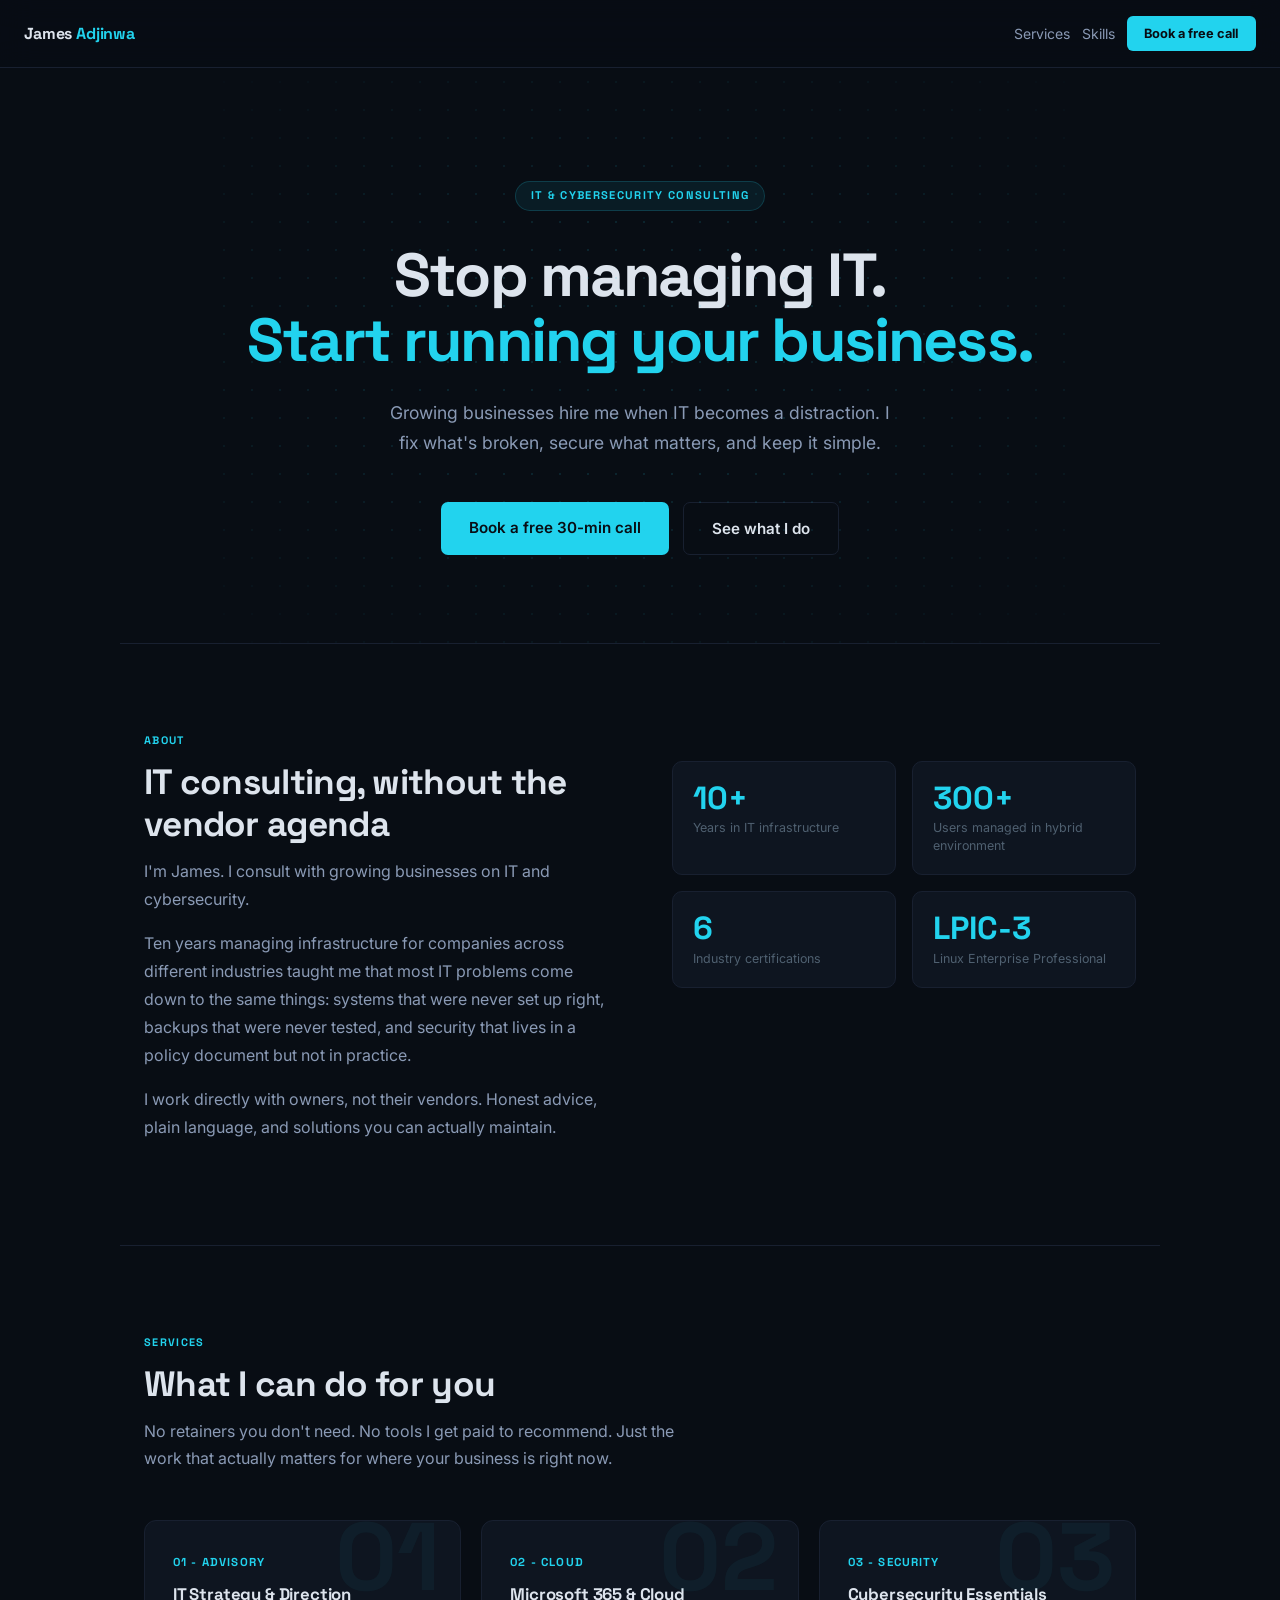
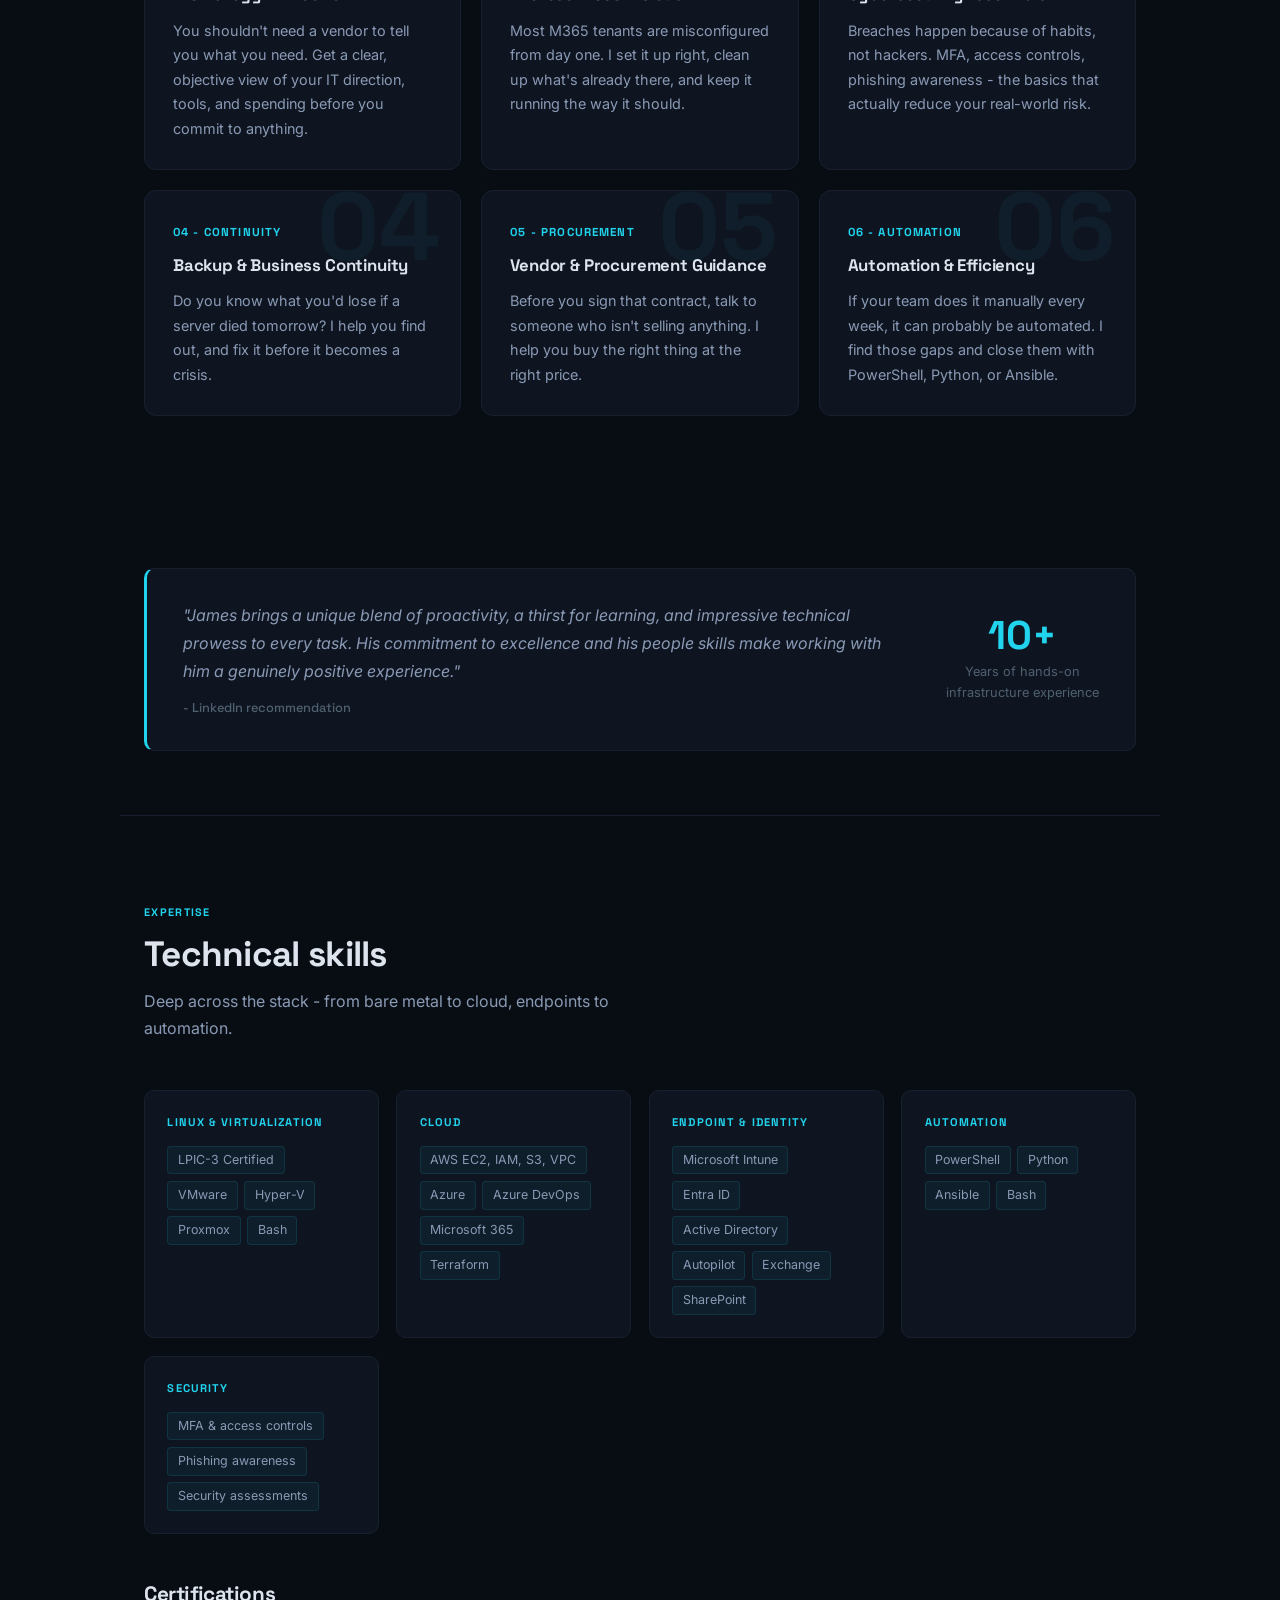
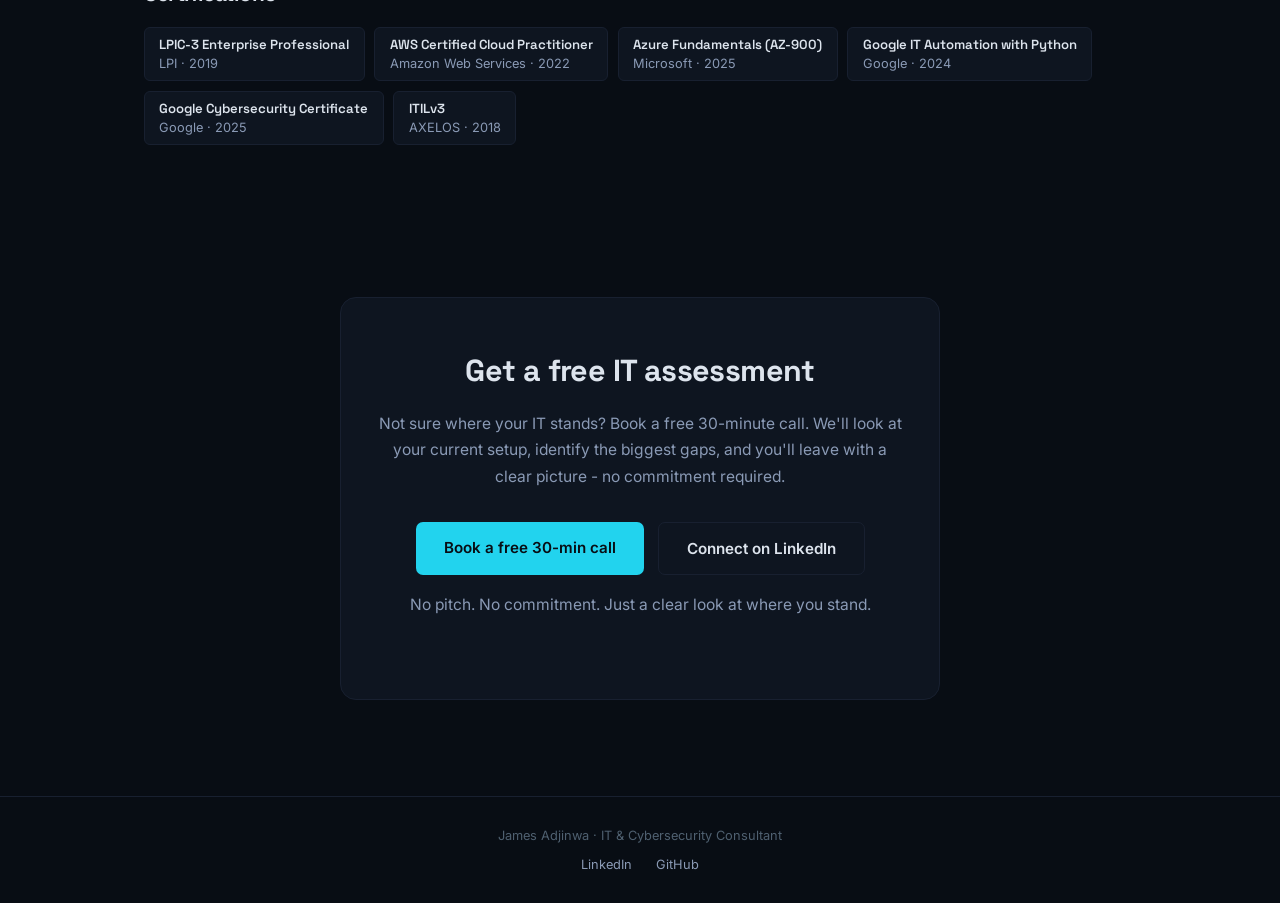
==== commit 76add44a: "Replace placeholder testimonial with LinkedIn recommendation" ====
--- a/_layouts/landing.html
+++ b/_layouts/landing.html
@@ -528,9 +528,8 @@
   <div class="proof-wrap">
     <div class="proof-inner">
       <div class="proof-quote">
-        <!-- Replace with a real testimonial when available -->
-        <blockquote>"James cut our onboarding time in half and finally got our backups in a state we could trust. He speaks plain English, which is rare."</blockquote>
-        <div class="proof-attribution">- Client, Professional Services</div>
+        <blockquote>"James brings a unique blend of proactivity, a thirst for learning, and impressive technical prowess to every task. His commitment to excellence and his people skills make working with him a genuinely positive experience."</blockquote>
+        <div class="proof-attribution">- LinkedIn recommendation</div>
       </div>
       <div class="proof-stat">
         <div class="proof-stat-number">10+</div>
